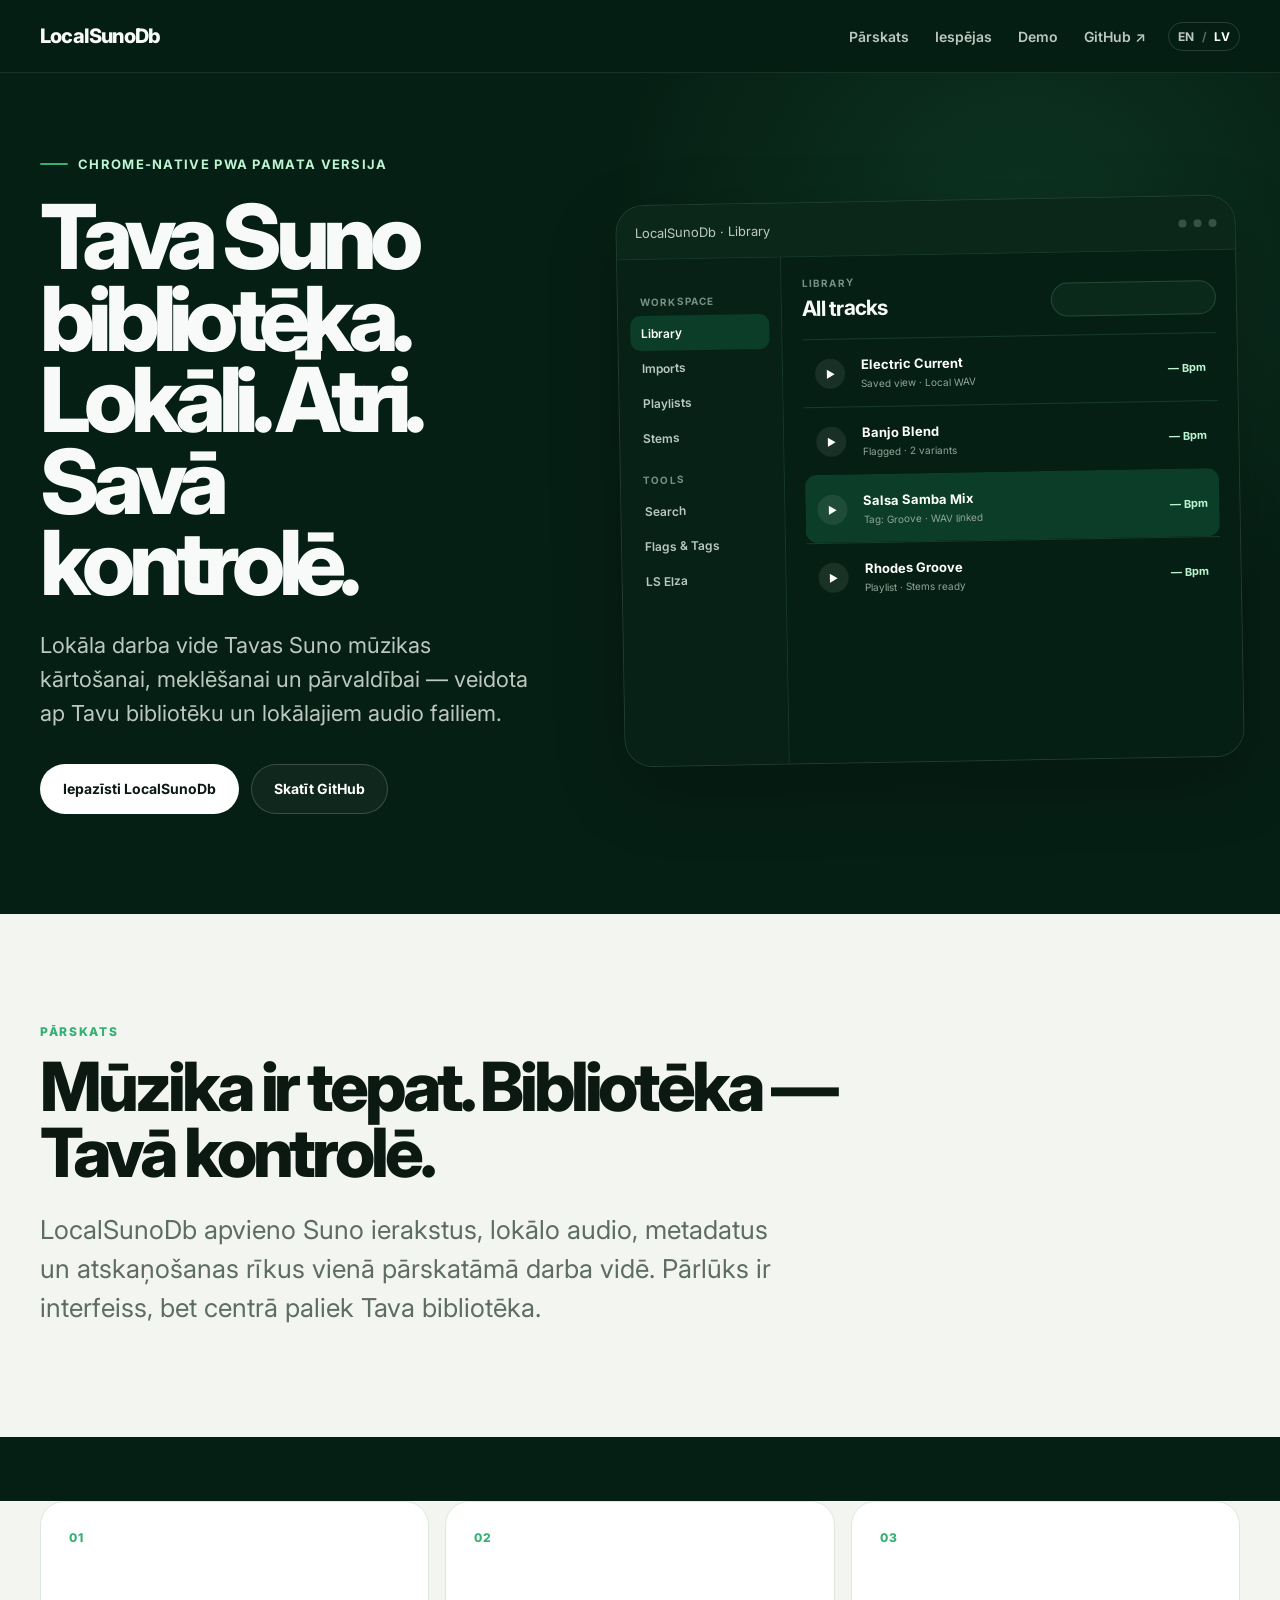
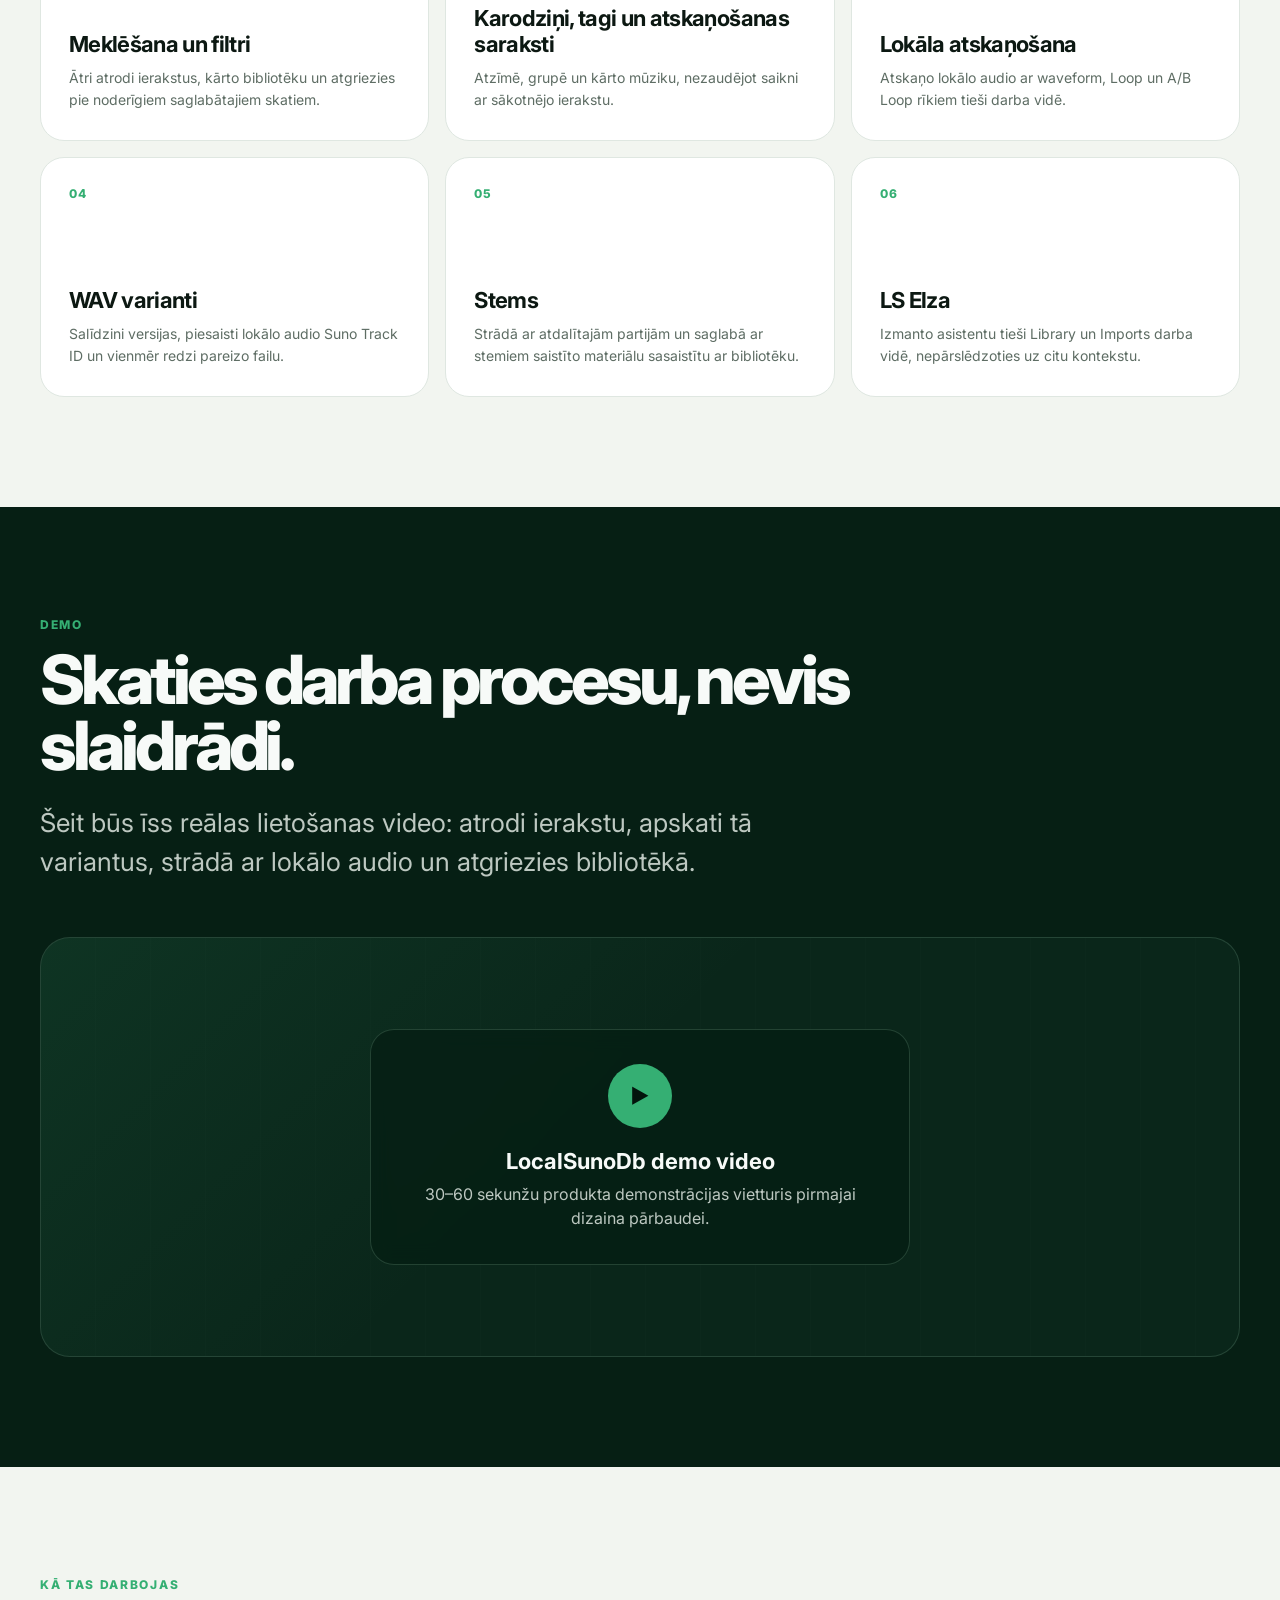
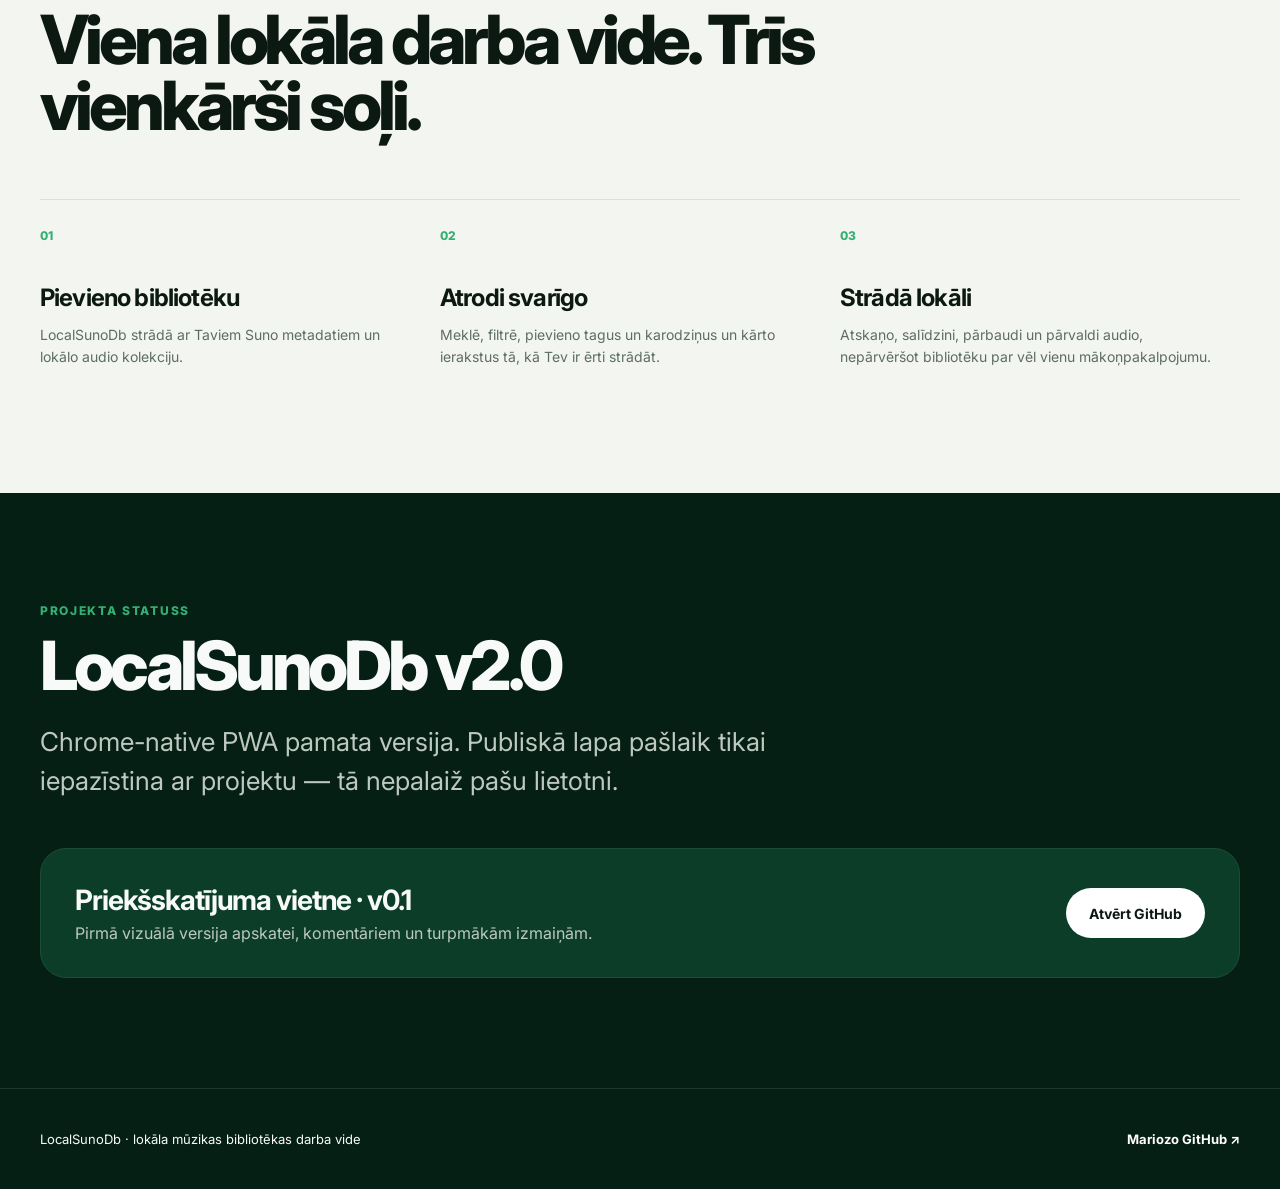
==== docs/lv/index.html @ 6bfc0840 "Add Latvian landing page" ====
<!doctype html>
<html lang="lv">
<head>
  <meta charset="utf-8" />
  <meta name="viewport" content="width=device-width, initial-scale=1" />
  <meta name="description" content="LocalSunoDb — lokāla Chrome-native darba vide Suno mūzikas bibliotēkas kārtošanai, meklēšanai un pārvaldībai." />
  <title>LocalSunoDb — Tava Suno bibliotēka. Lokāli. Ātri. Savā kontrolē.</title>
  <link rel="alternate" hreflang="en" href="../" />
  <link rel="alternate" hreflang="lv" href="./" />
  <link rel="alternate" hreflang="x-default" href="../" />
  <link rel="preconnect" href="https://fonts.googleapis.com">
  <link rel="preconnect" href="https://fonts.gstatic.com" crossorigin>
  <link href="https://fonts.googleapis.com/css2?family=Inter:wght@400;500;600;700;800&display=swap" rel="stylesheet">
  <style>
    :root {
      --ink: #061f14;
      --ink-2: #0b3d28;
      --ink-3: #123725;
      --line: #1e4c38;
      --green: #35af73;
      --green-soft: #bdf5d3;
      --paper: #f2f5f0;
      --paper-2: #ffffff;
      --text: #f7faf8;
      --muted: #bdc8c1;
      --dark-text: #0c1812;
      --dark-muted: #5e6d64;
      --max: 1200px;
      --radius: 30px;
      --shadow: 0 24px 70px rgba(0,0,0,.22);
    }

    * { box-sizing: border-box; }
    html { scroll-behavior: smooth; }
    body {
      margin: 0;
      font-family: Inter, ui-sans-serif, -apple-system, BlinkMacSystemFont, "Segoe UI", sans-serif;
      background: var(--ink);
      color: var(--text);
      -webkit-font-smoothing: antialiased;
      text-rendering: optimizeLegibility;
    }

    a { color: inherit; }
    .wrap { width: min(var(--max), calc(100% - 40px)); margin: 0 auto; }
    .section { padding: 110px 0; }
    .dark { background: var(--ink); color: var(--text); }
    .light { background: var(--paper); color: var(--dark-text); }

    nav {
      position: sticky;
      top: 0;
      z-index: 20;
      background: rgba(6,31,20,.86);
      backdrop-filter: blur(18px);
      border-bottom: 1px solid rgba(189,245,211,.10);
    }

    .nav-inner {
      height: 72px;
      display: flex;
      align-items: center;
      justify-content: space-between;
      gap: 24px;
    }

    .wordmark {
      font-size: 20px;
      font-weight: 800;
      letter-spacing: -.04em;
      text-decoration: none;
    }

    .nav-links {
      display: flex;
      align-items: center;
      gap: 26px;
      font-size: 14px;
      font-weight: 600;
      color: var(--muted);
    }

    .nav-links a {
      text-decoration: none;
      transition: color .2s ease;
    }

    .nav-links a:hover { color: white; }

    .nav-right {
      display: flex;
      align-items: center;
      gap: 22px;
    }

    .lang-switch {
      display: inline-flex;
      align-items: center;
      gap: 7px;
      padding: 6px 9px;
      border: 1px solid rgba(255,255,255,.14);
      border-radius: 999px;
      color: var(--muted);
      font-size: 12px;
      font-weight: 700;
      letter-spacing: .04em;
    }

    .lang-switch a {
      text-decoration: none;
      color: inherit;
    }

    .lang-switch a[aria-current="page"] { color: white; }
    .lang-switch span { opacity: .45; }

    .hero {
      min-height: 760px;
      display: grid;
      align-items: center;
      padding: 76px 0 100px;
      background:
        radial-gradient(circle at 80% 20%, rgba(53,175,115,.15), transparent 34%),
        var(--ink);
      overflow: hidden;
    }

    .hero-grid {
      display: grid;
      grid-template-columns: .9fr 1.1fr;
      gap: 72px;
      align-items: center;
    }

    .eyebrow {
      display: inline-flex;
      align-items: center;
      gap: 10px;
      margin-bottom: 24px;
      color: var(--green-soft);
      font-size: 13px;
      font-weight: 700;
      letter-spacing: .10em;
      text-transform: uppercase;
    }

    .eyebrow::before {
      content: "";
      width: 28px;
      height: 2px;
      border-radius: 999px;
      background: var(--green);
    }

    h1, h2, h3, p { margin-top: 0; }
    h1 {
      margin-bottom: 24px;
      font-size: clamp(58px, 7vw, 104px);
      line-height: .91;
      letter-spacing: -.075em;
      font-weight: 800;
      max-width: 720px;
    }

    .hero-copy {
      max-width: 600px;
      margin-bottom: 34px;
      font-size: clamp(18px, 2vw, 22px);
      line-height: 1.55;
      color: var(--muted);
    }

    .actions {
      display: flex;
      flex-wrap: wrap;
      gap: 12px;
      align-items: center;
    }

    .btn {
      display: inline-flex;
      align-items: center;
      justify-content: center;
      min-height: 50px;
      padding: 0 22px;
      border-radius: 999px;
      font-weight: 700;
      font-size: 14px;
      text-decoration: none;
      border: 1px solid transparent;
      transition: transform .18s ease, background .18s ease, border-color .18s ease;
    }

    .btn:hover { transform: translateY(-1px); }
    .btn-primary { background: white; color: var(--dark-text); }
    .btn-secondary {
      border-color: rgba(255,255,255,.18);
      color: white;
      background: rgba(255,255,255,.04);
    }

    .app-shell {
      position: relative;
      min-height: 560px;
      border: 1px solid rgba(189,245,211,.15);
      border-radius: 28px;
      background: #071c13;
      box-shadow: var(--shadow);
      overflow: hidden;
      transform: rotate(-1deg);
    }

    .app-top {
      height: 54px;
      padding: 0 18px;
      display: flex;
      align-items: center;
      justify-content: space-between;
      border-bottom: 1px solid #163a2a;
      background: #0a271a;
      font-size: 13px;
      color: var(--muted);
    }

    .dots { display: flex; gap: 7px; }
    .dots i { width: 8px; height: 8px; border-radius: 50%; background: #345342; display: block; }

    .app-body {
      display: grid;
      grid-template-columns: 164px 1fr;
      min-height: 506px;
    }

    .sidebar {
      padding: 18px 12px;
      border-right: 1px solid #163a2a;
      background: #082116;
    }

    .side-label {
      margin: 18px 10px 8px;
      color: #779084;
      font-size: 10px;
      font-weight: 700;
      letter-spacing: .12em;
      text-transform: uppercase;
    }

    .side-item {
      padding: 10px 11px;
      border-radius: 10px;
      color: #b9c9c0;
      font-size: 12px;
      font-weight: 600;
    }

    .side-item.active {
      color: white;
      background: #0b3d28;
    }

    .library {
      padding: 20px;
      min-width: 0;
      background: #061f14;
    }

    .library-head {
      display: flex;
      justify-content: space-between;
      gap: 18px;
      align-items: flex-end;
      margin-bottom: 18px;
    }

    .library h3 { margin: 0; font-size: 21px; letter-spacing: -.035em; }
    .search-pill {
      width: 40%;
      min-width: 150px;
      height: 34px;
      border-radius: 999px;
      border: 1px solid #234a37;
      background: #0a291b;
    }

    .track {
      display: grid;
      grid-template-columns: 34px 1fr auto;
      gap: 12px;
      align-items: center;
      min-height: 68px;
      padding: 10px 12px;
      border-top: 1px solid #173b2b;
    }

    .track:first-of-type { border-top: 0; }
    .track.active { background: #0b3d28; border-radius: 12px; border-top-color: transparent; }

    .play {
      width: 30px;
      height: 30px;
      border-radius: 50%;
      display: grid;
      place-items: center;
      background: rgba(255,255,255,.08);
      color: white;
      font-size: 10px;
    }

    .track-title { font-size: 13px; font-weight: 700; color: white; white-space: nowrap; overflow: hidden; text-overflow: ellipsis; }
    .track-meta { margin-top: 5px; font-size: 10px; color: #91a69a; }
    .bpm { font-size: 11px; color: var(--green-soft); font-weight: 700; }

    .section-kicker {
      margin-bottom: 14px;
      font-size: 12px;
      font-weight: 800;
      letter-spacing: .14em;
      text-transform: uppercase;
      color: var(--green);
    }

    h2 {
      max-width: 900px;
      margin-bottom: 24px;
      font-size: clamp(42px, 5.3vw, 78px);
      line-height: .98;
      letter-spacing: -.06em;
      font-weight: 800;
    }

    .lead {
      max-width: 760px;
      margin-bottom: 0;
      font-size: clamp(18px, 2.2vw, 26px);
      line-height: 1.5;
      color: var(--dark-muted);
    }

    .dark .lead { color: var(--muted); }

    .feature-grid {
      margin-top: 64px;
      display: grid;
      grid-template-columns: repeat(3, 1fr);
      gap: 16px;
    }

    .feature-card {
      min-height: 240px;
      padding: 28px;
      border-radius: 24px;
      background: var(--paper-2);
      border: 1px solid #dfe7e1;
      display: flex;
      flex-direction: column;
      justify-content: space-between;
    }

    .feature-no {
      color: var(--green);
      font-size: 12px;
      font-weight: 800;
      letter-spacing: .08em;
    }

    .feature-card h3 {
      margin-bottom: 10px;
      font-size: 22px;
      letter-spacing: -.03em;
    }

    .feature-card p {
      margin: 0;
      color: var(--dark-muted);
      font-size: 14px;
      line-height: 1.6;
    }

    .demo-frame {
      margin-top: 56px;
      border-radius: 30px;
      border: 1px solid rgba(189,245,211,.15);
      overflow: hidden;
      background: #0a261a;
      min-height: 420px;
      display: grid;
      place-items: center;
      position: relative;
    }

    .demo-frame::before {
      content: "";
      position: absolute;
      inset: 0;
      background:
        linear-gradient(135deg, rgba(53,175,115,.10), transparent 45%),
        repeating-linear-gradient(90deg, transparent 0 54px, rgba(255,255,255,.018) 55px);
    }

    .demo-placeholder {
      position: relative;
      z-index: 2;
      width: min(540px, calc(100% - 48px));
      padding: 34px;
      border-radius: 24px;
      text-align: center;
      background: rgba(6,31,20,.82);
      border: 1px solid rgba(189,245,211,.16);
      backdrop-filter: blur(10px);
    }

    .demo-play {
      width: 64px;
      height: 64px;
      margin: 0 auto 20px;
      border-radius: 50%;
      display: grid;
      place-items: center;
      background: var(--green);
      color: #03140c;
      font-weight: 900;
      font-size: 20px;
    }

    .demo-placeholder h3 { margin-bottom: 8px; font-size: 22px; }
    .demo-placeholder p { margin: 0; color: var(--muted); line-height: 1.5; }

    .steps {
      margin-top: 60px;
      display: grid;
      grid-template-columns: repeat(3, 1fr);
      border-top: 1px solid #d8e1db;
    }

    .step { padding: 28px 28px 0 0; }
    .step span {
      display: block;
      margin-bottom: 40px;
      font-size: 12px;
      font-weight: 800;
      color: var(--green);
    }

    .step h3 { font-size: 24px; letter-spacing: -.035em; margin-bottom: 12px; }
    .step p { color: var(--dark-muted); line-height: 1.6; font-size: 14px; }

    .status-panel {
      margin-top: 48px;
      padding: 34px;
      border-radius: 26px;
      display: grid;
      grid-template-columns: 1fr auto;
      gap: 32px;
      align-items: center;
      background: #0b3d28;
      border: 1px solid #1e4c38;
    }

    .status-panel strong { display: block; font-size: 28px; letter-spacing: -.04em; margin-bottom: 6px; }
    .status-panel p { margin: 0; color: var(--muted); }

    footer {
      padding: 42px 0;
      border-top: 1px solid rgba(189,245,211,.12);
      color: var(--muted);
      font-size: 13px;
    }

    .footer-inner {
      display: flex;
      justify-content: space-between;
      gap: 20px;
      align-items: center;
    }

    .footer-inner a { color: white; text-decoration: none; font-weight: 700; }

    @media (max-width: 900px) {
      .hero { min-height: auto; }
      .hero-grid { grid-template-columns: 1fr; gap: 52px; }
      .app-shell { transform: none; min-height: 470px; }
      .app-body { min-height: 416px; }
      .feature-grid { grid-template-columns: 1fr 1fr; }
      .steps { grid-template-columns: 1fr; }
      .step { padding-bottom: 28px; border-bottom: 1px solid #d8e1db; }
      .step span { margin-bottom: 14px; }
    }

    @media (max-width: 640px) {
      .wrap { width: min(100% - 28px, var(--max)); }
      .section { padding: 78px 0; }
      .nav-links a:not(:last-child) { display: none; }
      .nav-right { gap: 12px; }
      .lang-switch { flex: 0 0 auto; }
      .hero { padding: 52px 0 70px; }
      h1 { font-size: clamp(52px, 16vw, 72px); }
      .feature-grid { grid-template-columns: 1fr; }
      .app-body { grid-template-columns: 110px 1fr; }
      .sidebar { padding: 12px 8px; }
      .side-item { font-size: 10px; padding: 9px 8px; }
      .library { padding: 14px 10px; }
      .search-pill { display: none; }
      .track { grid-template-columns: 28px 1fr; }
      .bpm { display: none; }
      .status-panel { grid-template-columns: 1fr; }
      .footer-inner { align-items: flex-start; flex-direction: column; }
    }

    @media (prefers-reduced-motion: reduce) {
      html { scroll-behavior: auto; }
      *, *::before, *::after { transition: none !important; }
    }
  </style>
</head>
<body>
  <nav>
    <div class="wrap nav-inner">
      <a class="wordmark" href="#top">LocalSunoDb</a>
      <div class="nav-right">
        <div class="nav-links">
          <a href="#overview">Pārskats</a>
          <a href="#features">Iespējas</a>
          <a href="#demo">Demo</a>
          <a href="https://github.com/Mariozo/LocalSunoDb">GitHub ↗</a>
        </div>
        <div class="lang-switch" aria-label="Language">
          <a href="../">EN</a><span>/</span><a href="./" aria-current="page">LV</a>
        </div>
      </div>
    </div>
  </nav>

  <main id="top">
    <section class="hero dark">
      <div class="wrap hero-grid">
        <div>
          <div class="eyebrow">Chrome-native PWA pamata versija</div>
          <h1>Tava Suno bibliotēka.<br>Lokāli. Ātri. Savā kontrolē.</h1>
          <p class="hero-copy">Lokāla darba vide Tavas Suno mūzikas kārtošanai, meklēšanai un pārvaldībai — veidota ap Tavu bibliotēku un lokālajiem audio failiem.</p>
          <div class="actions">
            <a class="btn btn-primary" href="#features">Iepazīsti LocalSunoDb</a>
            <a class="btn btn-secondary" href="https://github.com/Mariozo/LocalSunoDb">Skatīt GitHub</a>
          </div>
        </div>

        <div class="app-shell" aria-label="LocalSunoDb interface preview">
          <div class="app-top">
            <span>LocalSunoDb · Library</span>
            <span class="dots" aria-hidden="true"><i></i><i></i><i></i></span>
          </div>
          <div class="app-body">
            <aside class="sidebar">
              <div class="side-label">Workspace</div>
              <div class="side-item active">Library</div>
              <div class="side-item">Imports</div>
              <div class="side-item">Playlists</div>
              <div class="side-item">Stems</div>
              <div class="side-label">Tools</div>
              <div class="side-item">Search</div>
              <div class="side-item">Flags & Tags</div>
              <div class="side-item">LS Elza</div>
            </aside>
            <div class="library">
              <div class="library-head">
                <div>
                  <div class="side-label" style="margin:0 0 7px">Library</div>
                  <h3>All tracks</h3>
                </div>
                <div class="search-pill" aria-hidden="true"></div>
              </div>

              <div class="track">
                <div class="play">▶</div>
                <div>
                  <div class="track-title">Electric Current</div>
                  <div class="track-meta">Saved view · Local WAV</div>
                </div>
                <div class="bpm">— Bpm</div>
              </div>
              <div class="track">
                <div class="play">▶</div>
                <div>
                  <div class="track-title">Banjo Blend</div>
                  <div class="track-meta">Flagged · 2 variants</div>
                </div>
                <div class="bpm">— Bpm</div>
              </div>
              <div class="track active">
                <div class="play">▶</div>
                <div>
                  <div class="track-title">Salsa Samba Mix</div>
                  <div class="track-meta">Tag: Groove · WAV linked</div>
                </div>
                <div class="bpm">— Bpm</div>
              </div>
              <div class="track">
                <div class="play">▶</div>
                <div>
                  <div class="track-title">Rhodes Groove</div>
                  <div class="track-meta">Playlist · Stems ready</div>
                </div>
                <div class="bpm">— Bpm</div>
              </div>
            </div>
          </div>
        </div>
      </div>
    </section>

    <section id="overview" class="section light">
      <div class="wrap">
        <div class="section-kicker">Pārskats</div>
        <h2>Mūzika ir tepat. Bibliotēka — Tavā kontrolē.</h2>
        <p class="lead">LocalSunoDb apvieno Suno ierakstus, lokālo audio, metadatus un atskaņošanas rīkus vienā pārskatāmā darba vidē. Pārlūks ir interfeiss, bet centrā paliek Tava bibliotēka.</p>
      </div>
    </section>

    <section id="features" class="section light" style="padding-top:0">
      <div class="wrap">
        <div class="feature-grid">
          <article class="feature-card">
            <div class="feature-no">01</div>
            <div><h3>Meklēšana un filtri</h3><p>Ātri atrodi ierakstus, kārto bibliotēku un atgriezies pie noderīgiem saglabātajiem skatiem.</p></div>
          </article>
          <article class="feature-card">
            <div class="feature-no">02</div>
            <div><h3>Karodziņi, tagi un atskaņošanas saraksti</h3><p>Atzīmē, grupē un kārto mūziku, nezaudējot saikni ar sākotnējo ierakstu.</p></div>
          </article>
          <article class="feature-card">
            <div class="feature-no">03</div>
            <div><h3>Lokāla atskaņošana</h3><p>Atskaņo lokālo audio ar waveform, Loop un A/B Loop rīkiem tieši darba vidē.</p></div>
          </article>
          <article class="feature-card">
            <div class="feature-no">04</div>
            <div><h3>WAV varianti</h3><p>Salīdzini versijas, piesaisti lokālo audio Suno Track ID un vienmēr redzi pareizo failu.</p></div>
          </article>
          <article class="feature-card">
            <div class="feature-no">05</div>
            <div><h3>Stems</h3><p>Strādā ar atdalītajām partijām un saglabā ar stemiem saistīto materiālu sasaistītu ar bibliotēku.</p></div>
          </article>
          <article class="feature-card">
            <div class="feature-no">06</div>
            <div><h3>LS Elza</h3><p>Izmanto asistentu tieši Library un Imports darba vidē, nepārslēdzoties uz citu kontekstu.</p></div>
          </article>
        </div>
      </div>
    </section>

    <section id="demo" class="section dark">
      <div class="wrap">
        <div class="section-kicker">Demo</div>
        <h2>Skaties darba procesu, nevis slaidrādi.</h2>
        <p class="lead">Šeit būs īss reālas lietošanas video: atrodi ierakstu, apskati tā variantus, strādā ar lokālo audio un atgriezies bibliotēkā.</p>

        <div class="demo-frame">
          <div class="demo-placeholder">
            <div class="demo-play" aria-hidden="true">▶</div>
            <h3>LocalSunoDb demo video</h3>
            <p>30–60 sekunžu produkta demonstrācijas vietturis pirmajai dizaina pārbaudei.</p>
          </div>
        </div>
      </div>
    </section>

    <section class="section light">
      <div class="wrap">
        <div class="section-kicker">Kā tas darbojas</div>
        <h2>Viena lokāla darba vide. Trīs vienkārši soļi.</h2>

        <div class="steps">
          <article class="step">
            <span>01</span>
            <h3>Pievieno bibliotēku</h3>
            <p>LocalSunoDb strādā ar Taviem Suno metadatiem un lokālo audio kolekciju.</p>
          </article>
          <article class="step">
            <span>02</span>
            <h3>Atrodi svarīgo</h3>
            <p>Meklē, filtrē, pievieno tagus un karodziņus un kārto ierakstus tā, kā Tev ir ērti strādāt.</p>
          </article>
          <article class="step">
            <span>03</span>
            <h3>Strādā lokāli</h3>
            <p>Atskaņo, salīdzini, pārbaudi un pārvaldi audio, nepārvēršot bibliotēku par vēl vienu mākoņpakalpojumu.</p>
          </article>
        </div>
      </div>
    </section>

    <section class="section dark">
      <div class="wrap">
        <div class="section-kicker">Projekta statuss</div>
        <h2>LocalSunoDb v2.0</h2>
        <p class="lead">Chrome-native PWA pamata versija. Publiskā lapa pašlaik tikai iepazīstina ar projektu — tā nepalaiž pašu lietotni.</p>

        <div class="status-panel">
          <div>
            <strong>Priekšskatījuma vietne · v0.1</strong>
            <p>Pirmā vizuālā versija apskatei, komentāriem un turpmākām izmaiņām.</p>
          </div>
          <a class="btn btn-primary" href="https://github.com/Mariozo/LocalSunoDb">Atvērt GitHub</a>
        </div>
      </div>
    </section>
  </main>

  <footer class="dark">
    <div class="wrap footer-inner">
      <span>LocalSunoDb · lokāla mūzikas bibliotēkas darba vide</span>
      <a href="https://github.com/Mariozo">Mariozo GitHub ↗</a>
    </div>
  </footer>
</body>
</html>
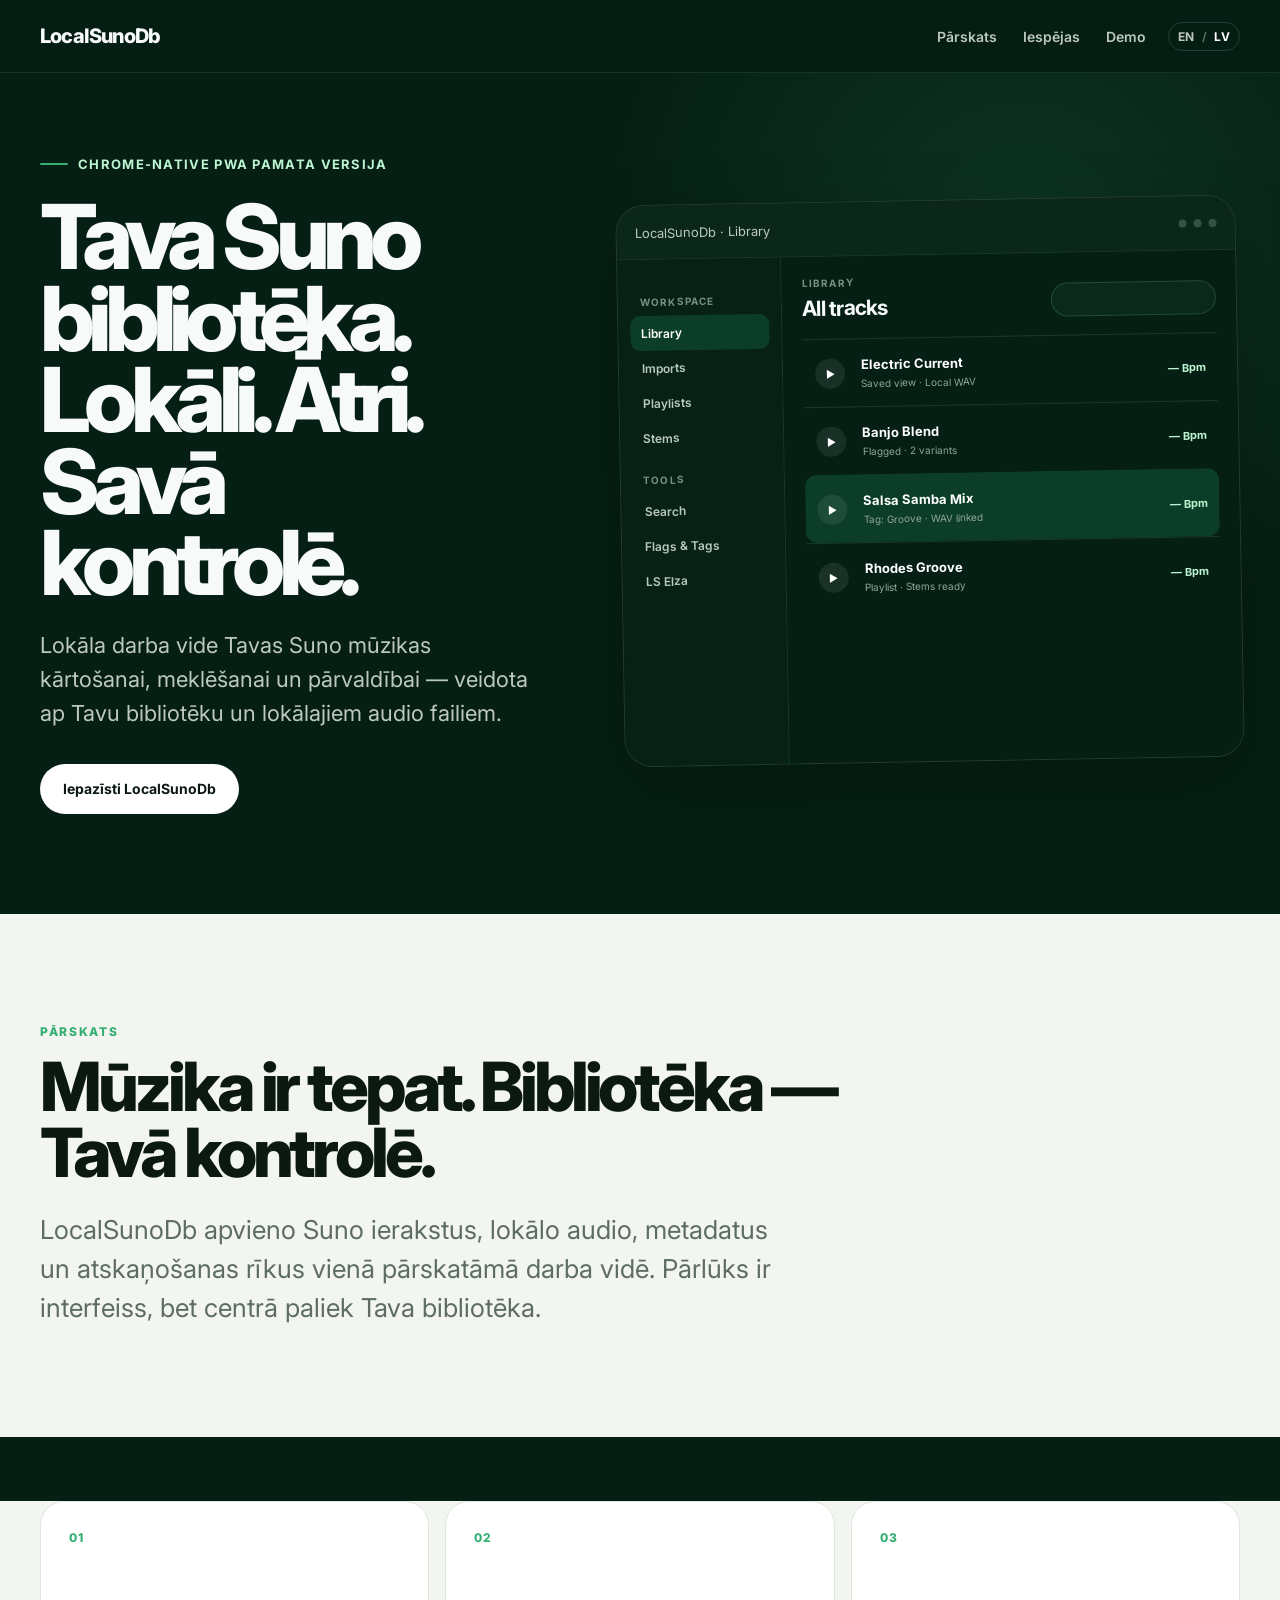
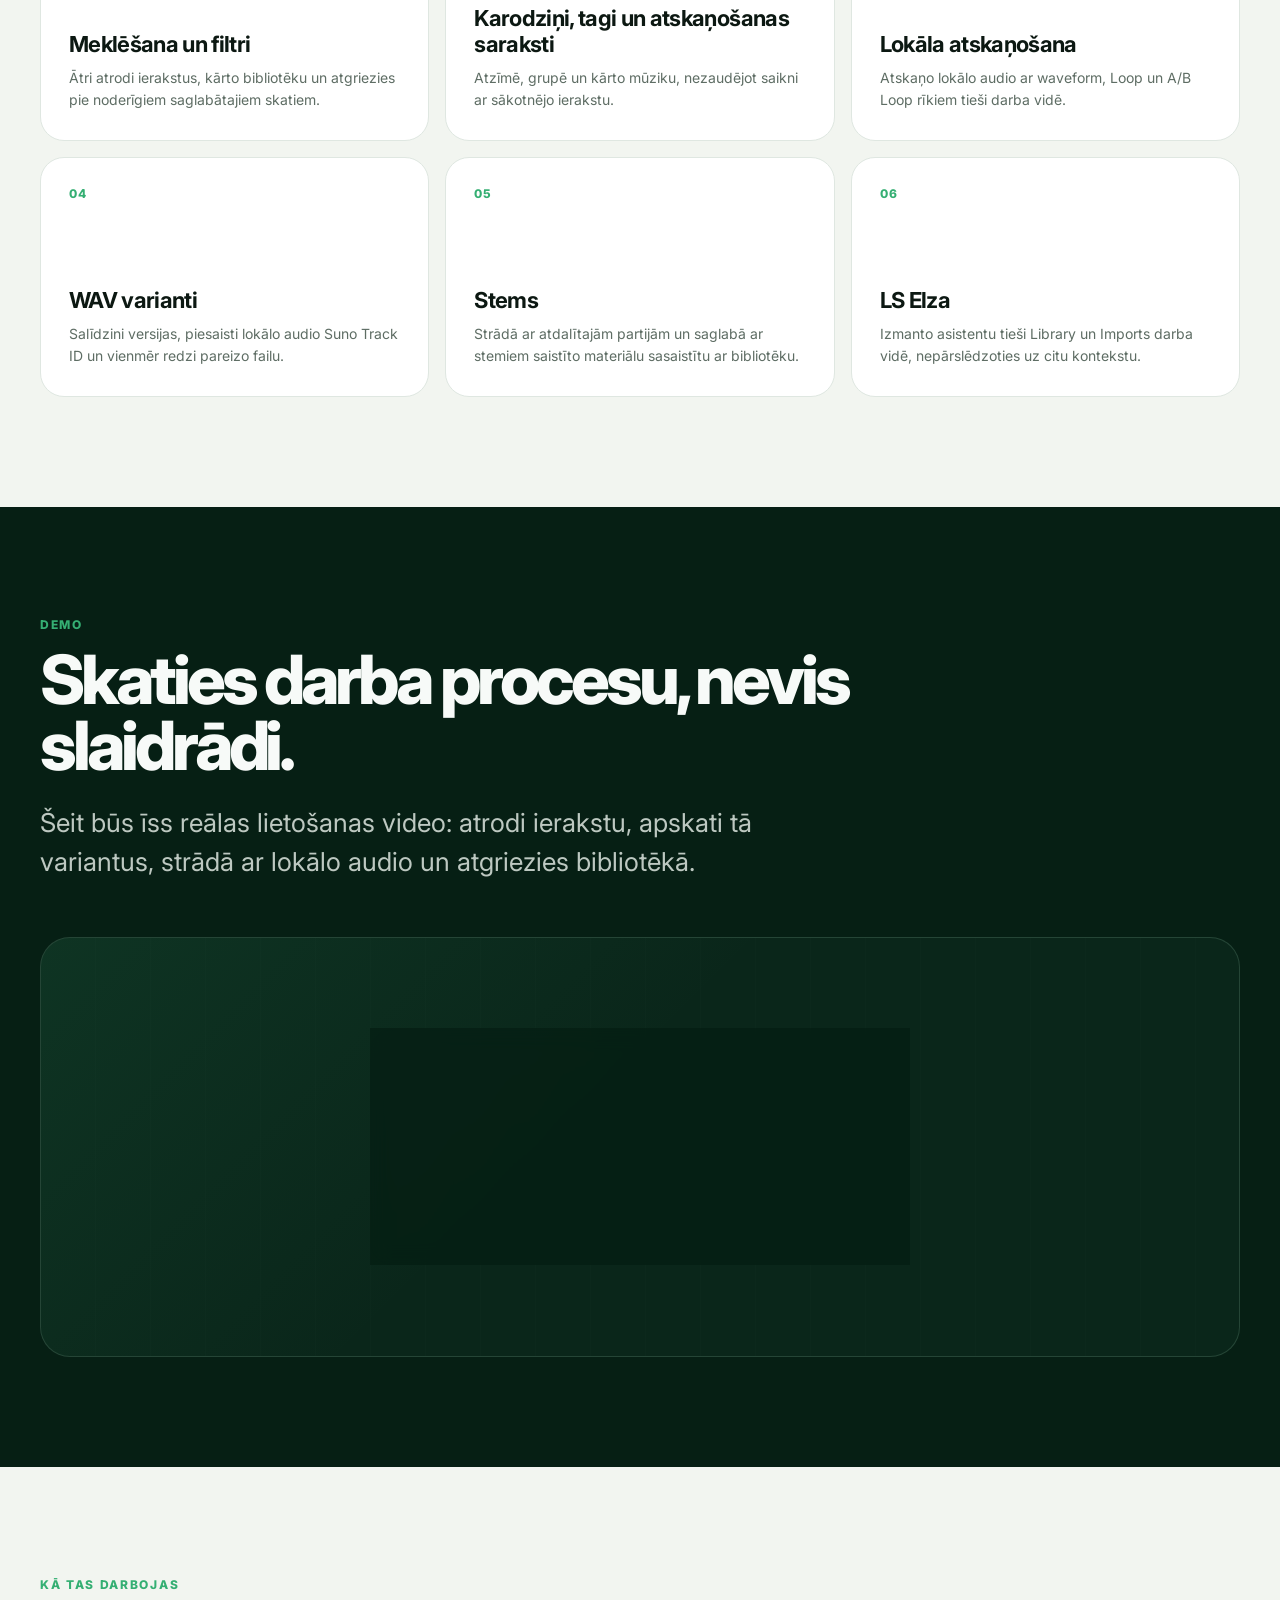
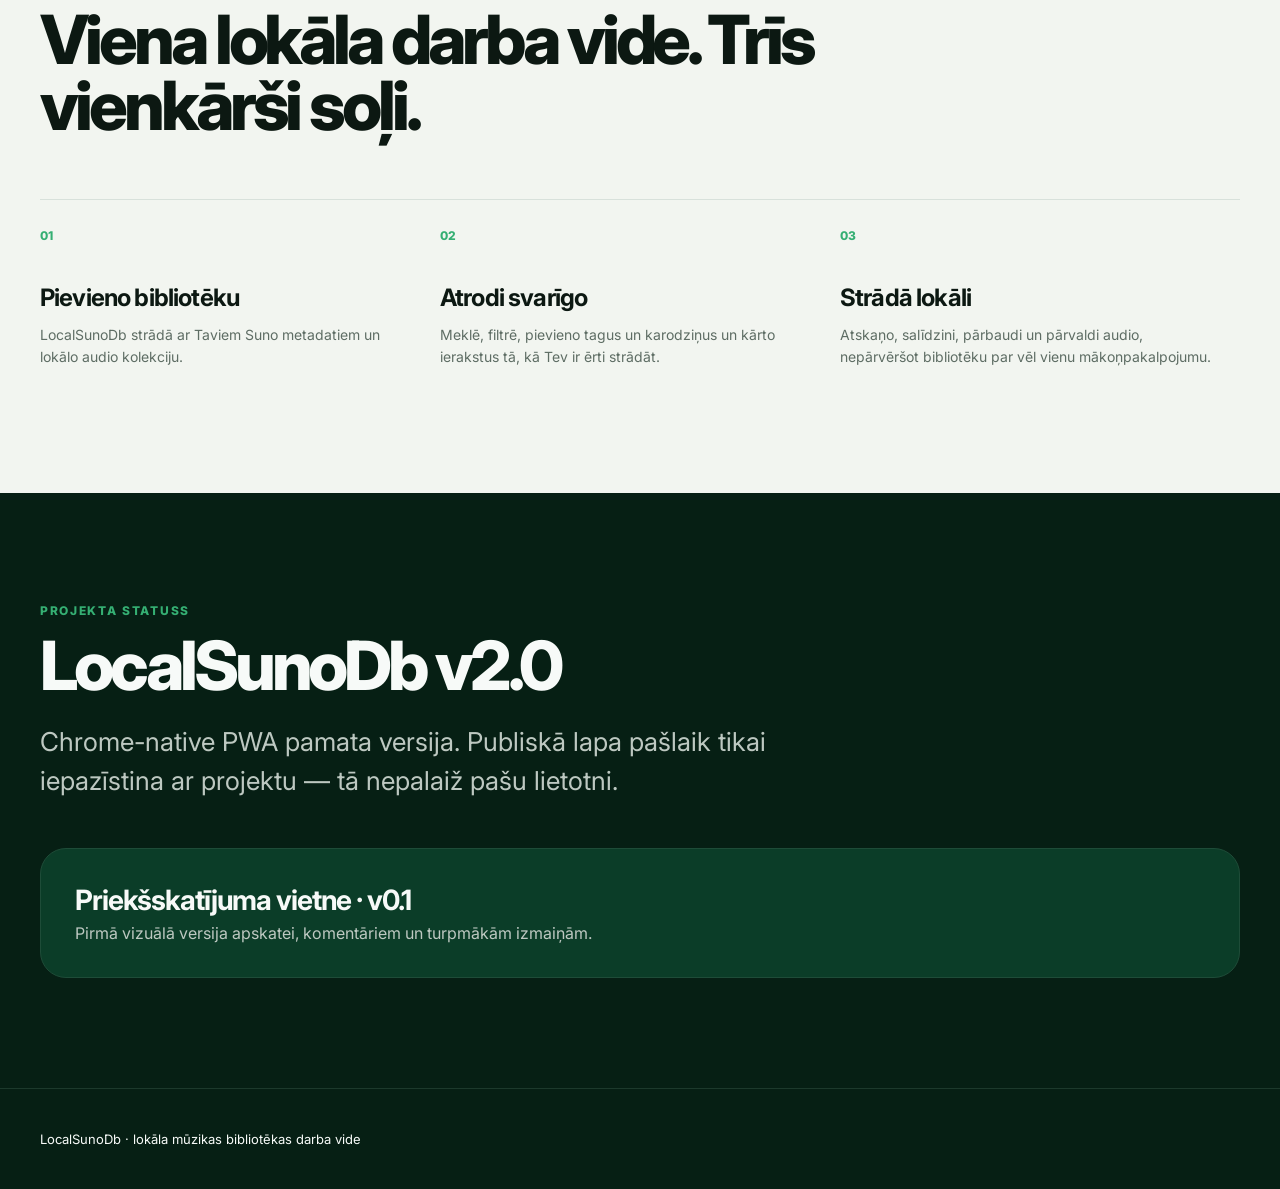
==== commit 9d6f8794: "Hide GitHub links from Latvian preview site" ====
--- a/docs/lv/index.html
+++ b/docs/lv/index.html
@@ -522,7 +522,6 @@
           <a href="#overview">Pārskats</a>
           <a href="#features">Iespējas</a>
           <a href="#demo">Demo</a>
-          <a href="https://github.com/Mariozo/LocalSunoDb">GitHub ↗</a>
         </div>
         <div class="lang-switch" aria-label="Language">
           <a href="../">EN</a><span>/</span><a href="./" aria-current="page">LV</a>
@@ -540,7 +539,6 @@
           <p class="hero-copy">Lokāla darba vide Tavas Suno mūzikas kārtošanai, meklēšanai un pārvaldībai — veidota ap Tavu bibliotēku un lokālajiem audio failiem.</p>
           <div class="actions">
             <a class="btn btn-primary" href="#features">Iepazīsti LocalSunoDb</a>
-            <a class="btn btn-secondary" href="https://github.com/Mariozo/LocalSunoDb">Skatīt GitHub</a>
           </div>
         </div>
 
@@ -699,7 +697,6 @@
             <strong>Priekšskatījuma vietne · v0.1</strong>
             <p>Pirmā vizuālā versija apskatei, komentāriem un turpmākām izmaiņām.</p>
           </div>
-          <a class="btn btn-primary" href="https://github.com/Mariozo/LocalSunoDb">Atvērt GitHub</a>
         </div>
       </div>
     </section>
@@ -708,7 +705,6 @@
   <footer class="dark">
     <div class="wrap footer-inner">
       <span>LocalSunoDb · lokāla mūzikas bibliotēkas darba vide</span>
-      <a href="https://github.com/Mariozo">Mariozo GitHub ↗</a>
     </div>
   </footer>
 </body>
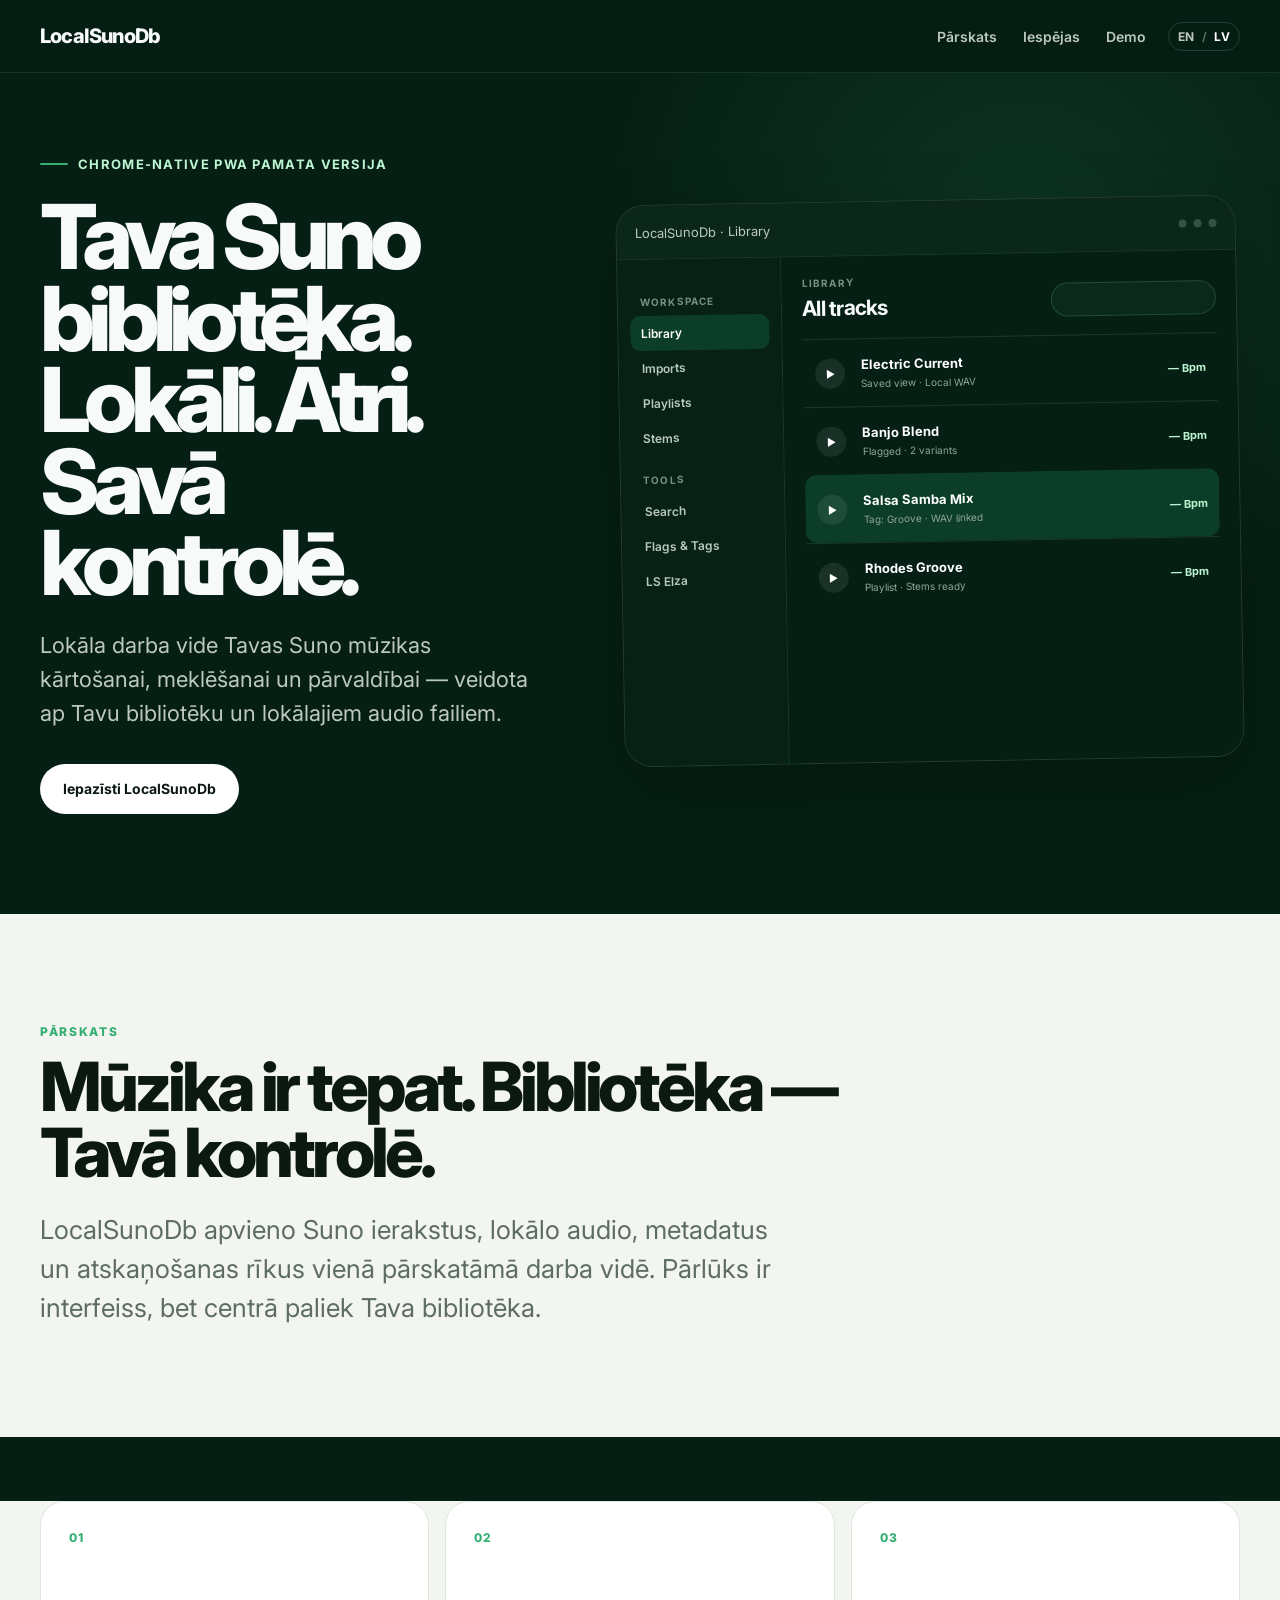
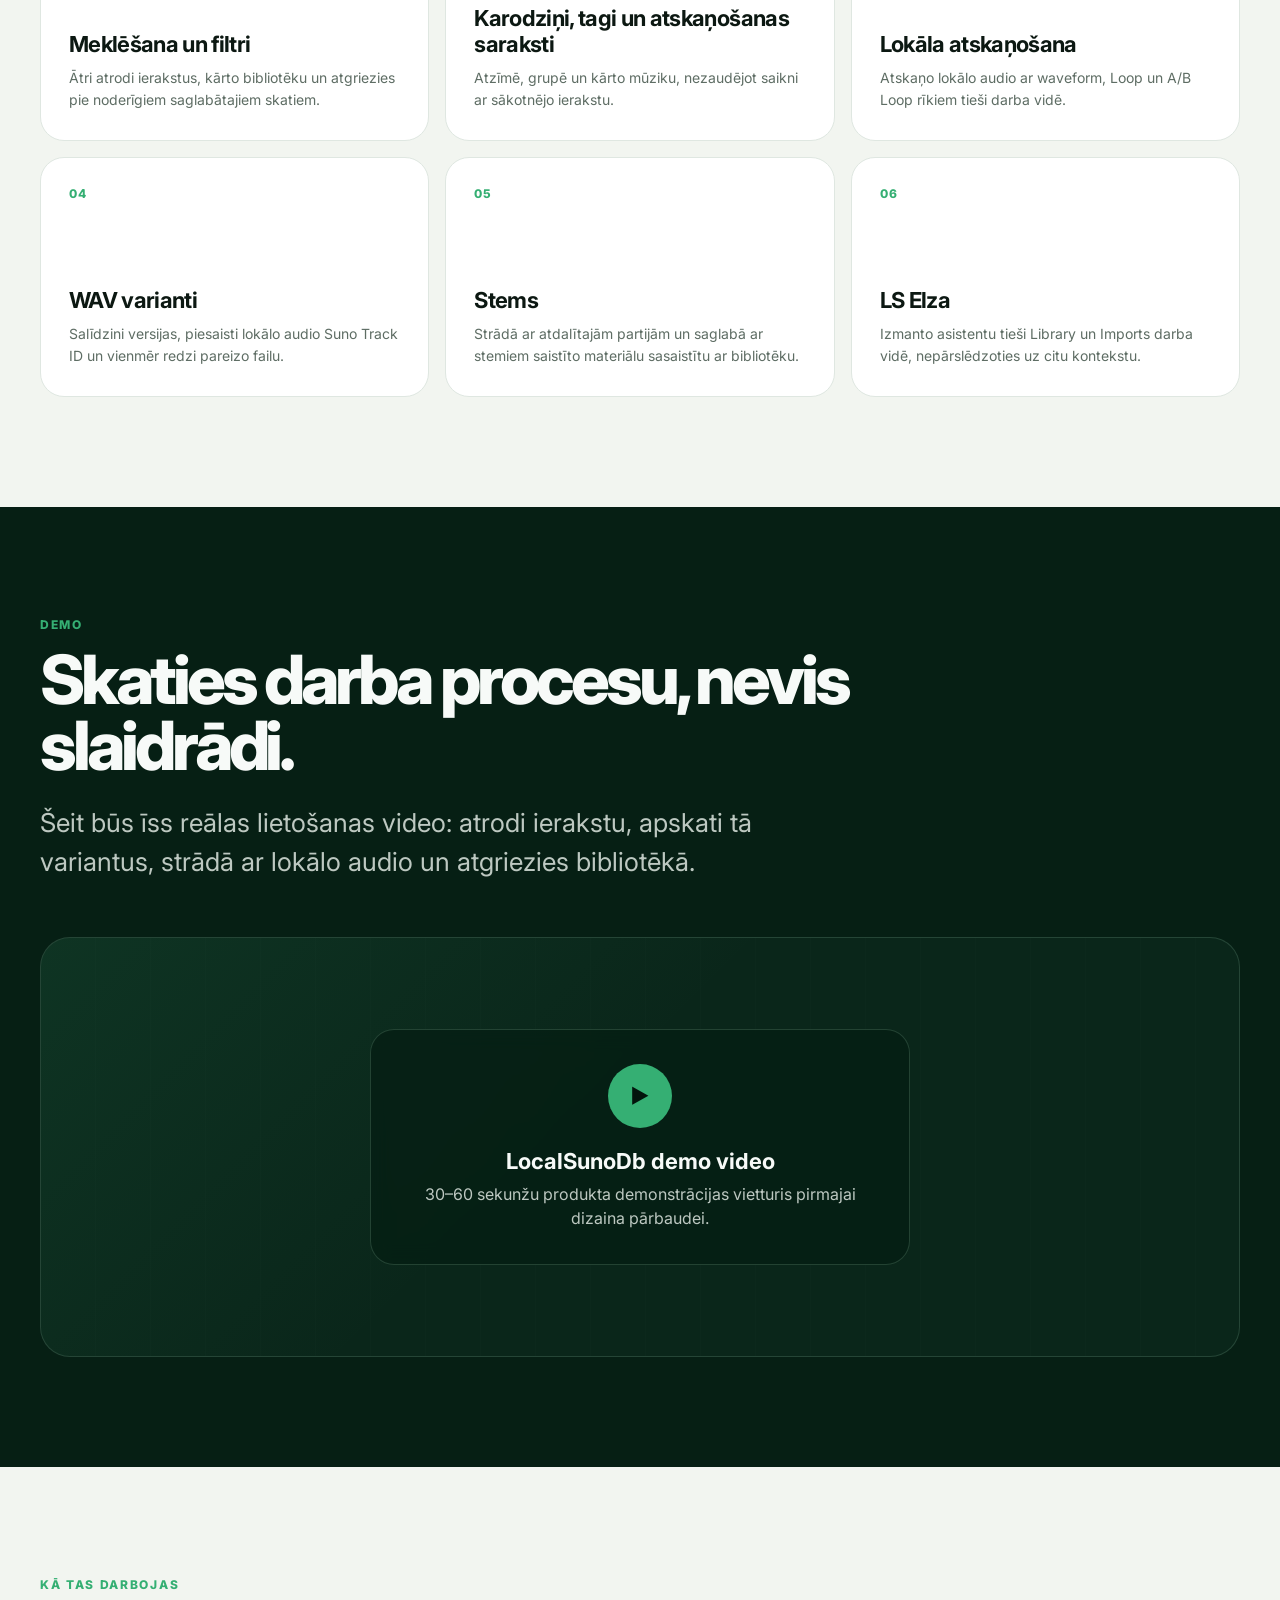
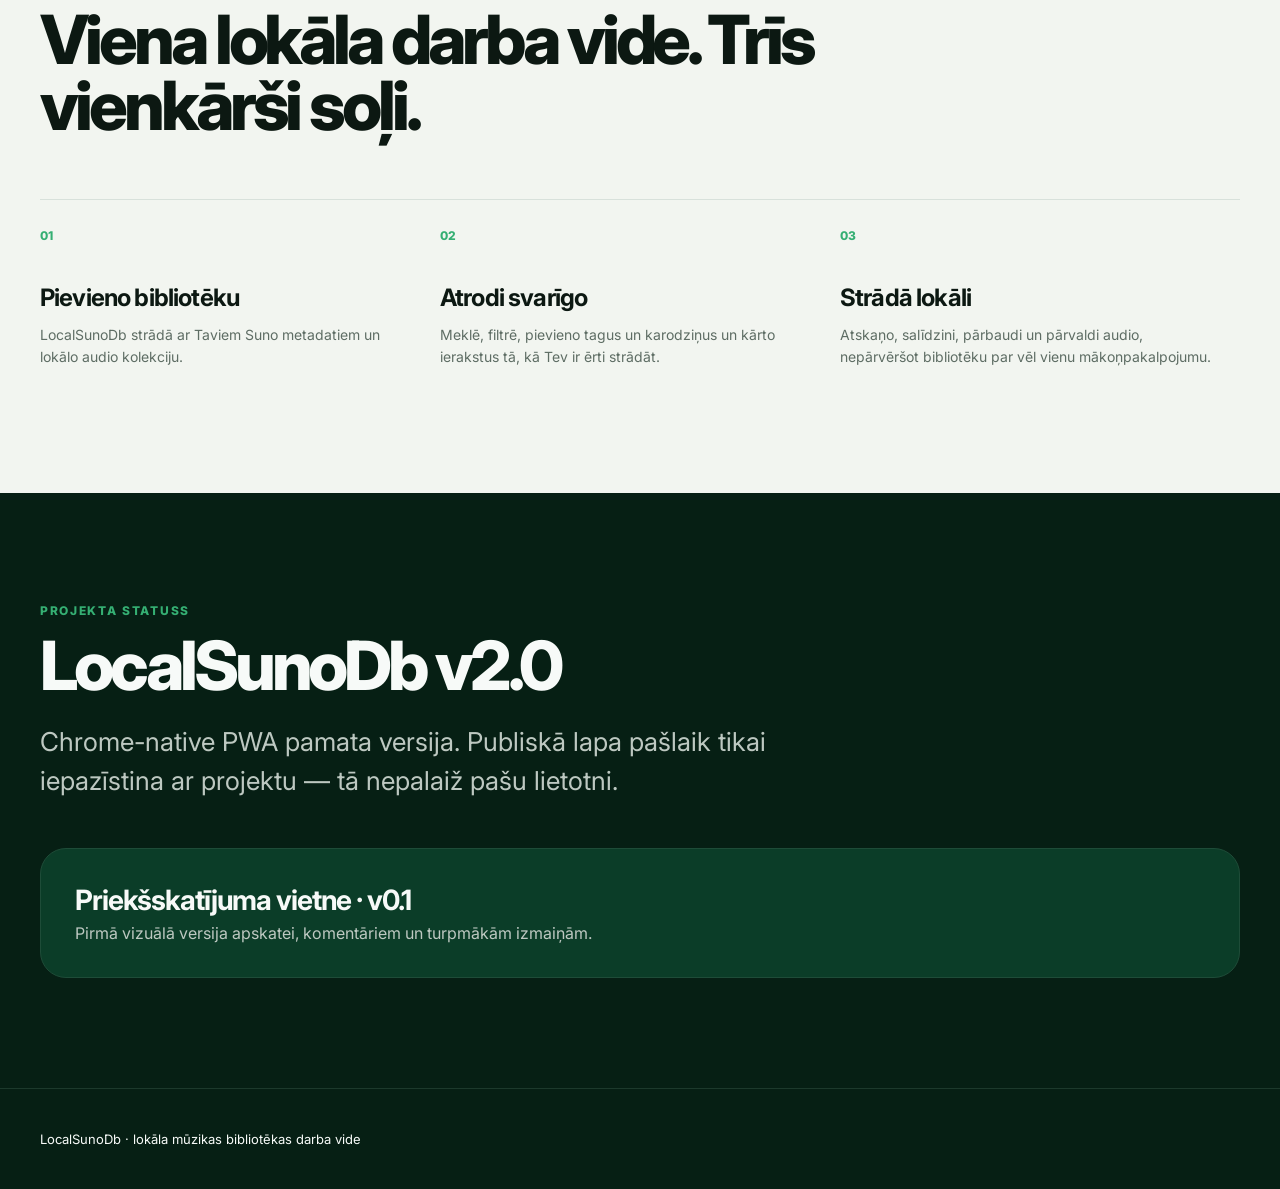
==== commit 43eed4c5: "Add privacy-friendly page view tracking to LV page" ====
--- a/docs/lv/index.html
+++ b/docs/lv/index.html
@@ -707,5 +707,11 @@
       <span>LocalSunoDb · lokāla mūzikas bibliotēkas darba vide</span>
     </div>
   </footer>
+  <script
+    src="https://page-views-api.ratneshc.com/script"
+    data-site="mariozo.github.io"
+    data-path="/LocalSunoDb/lv/"
+    defer
+  ></script>
 </body>
 </html>
